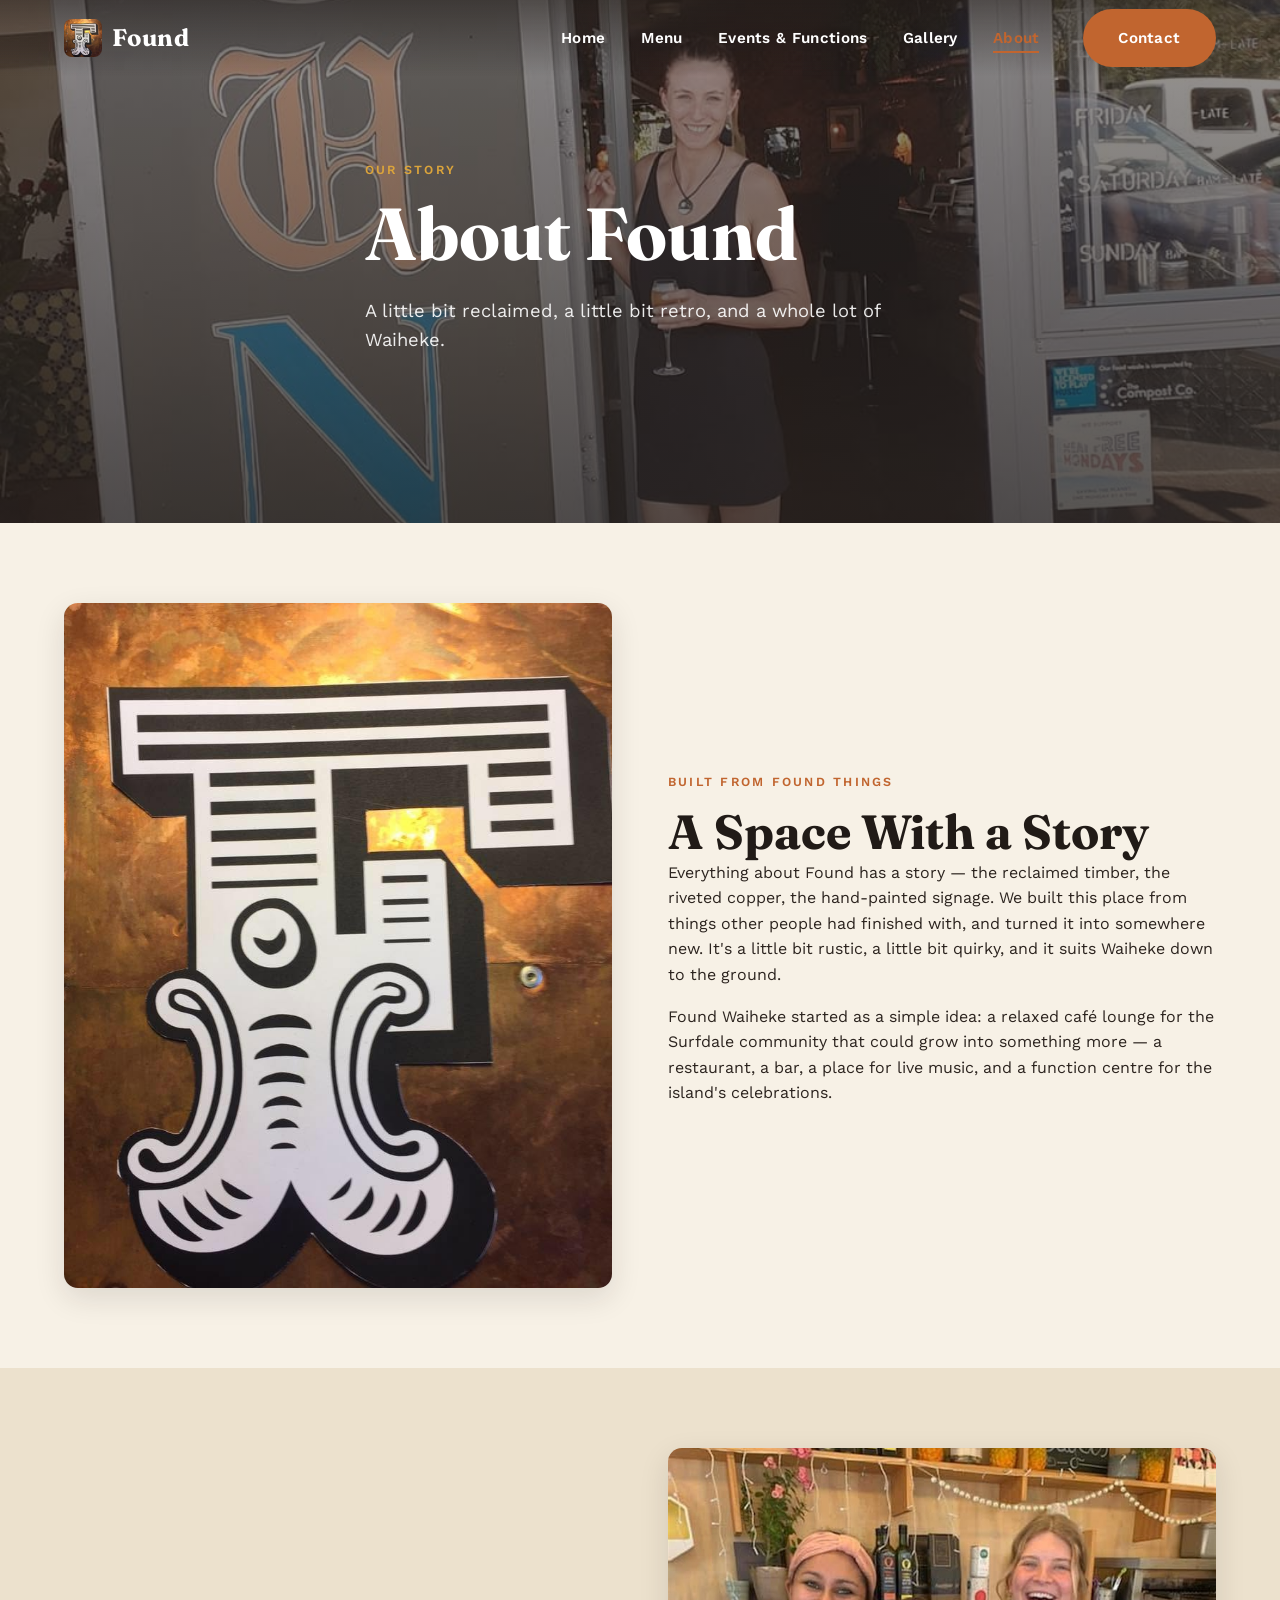
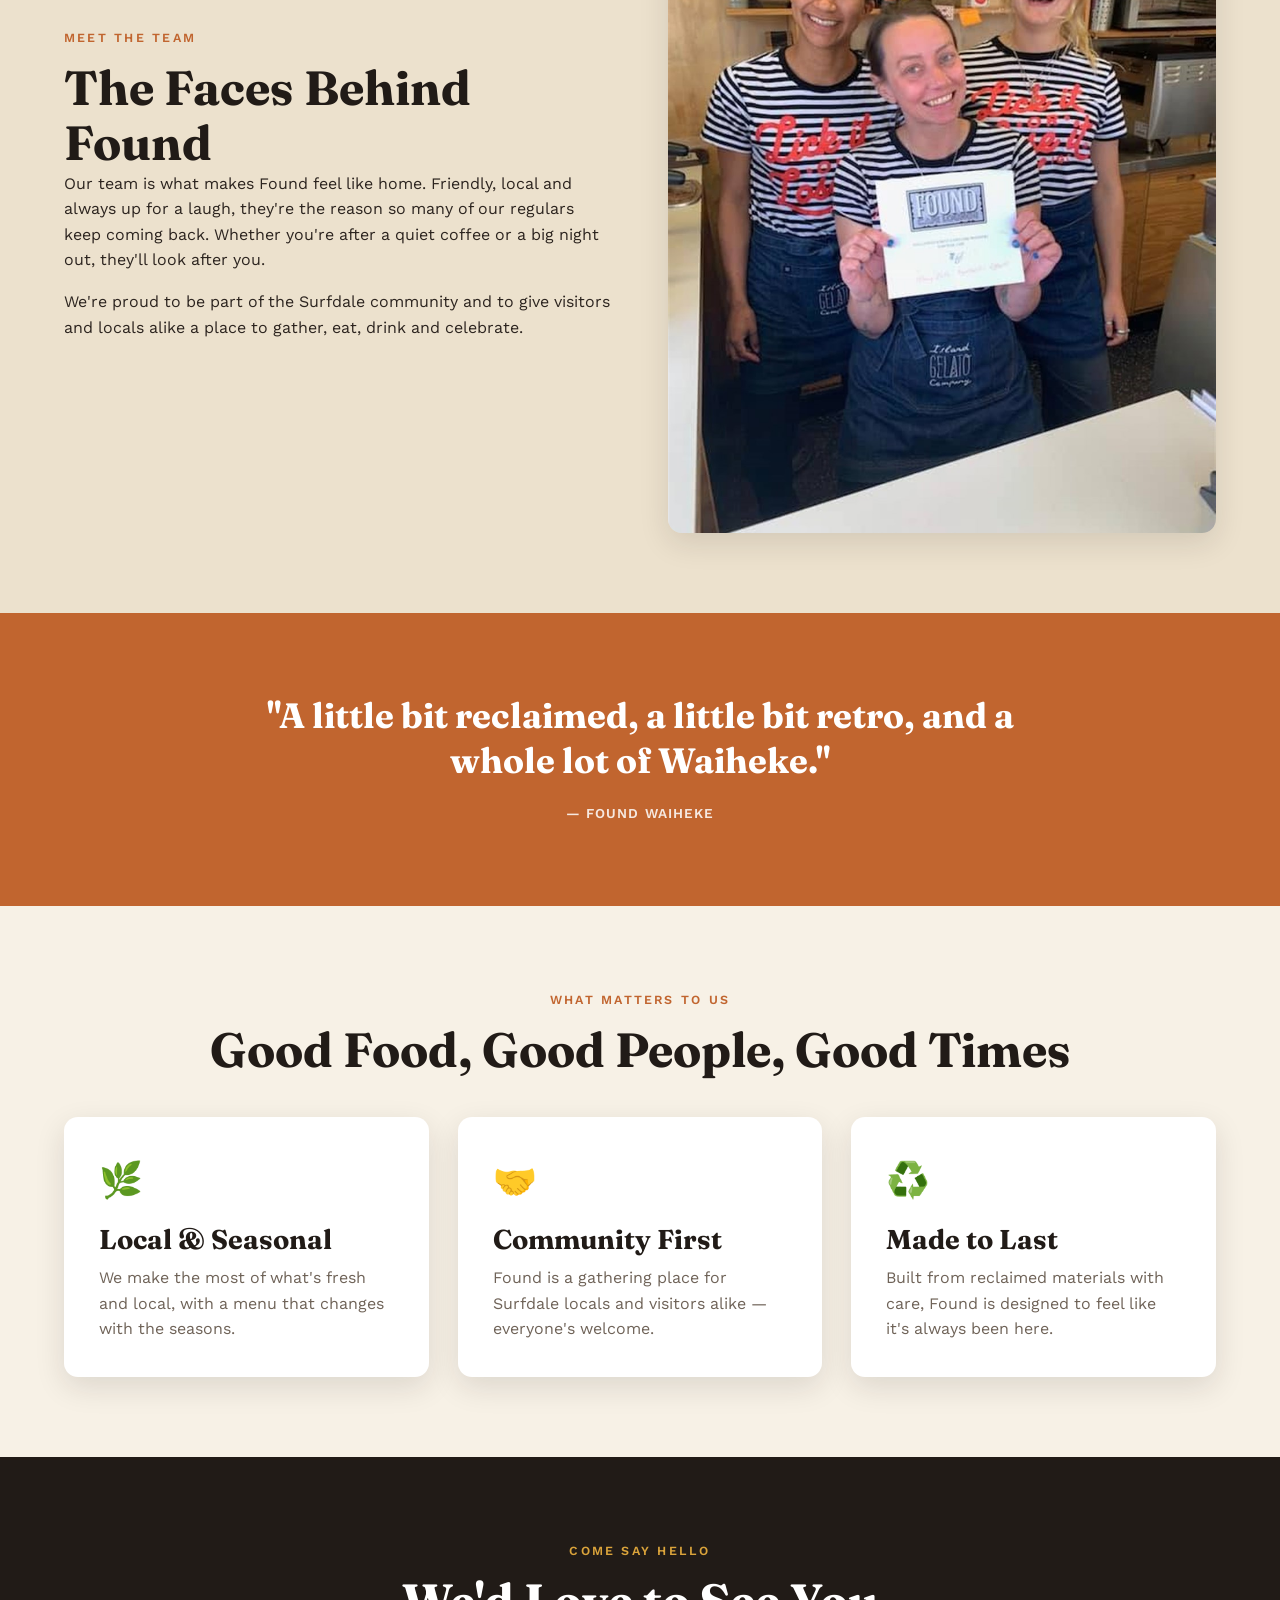
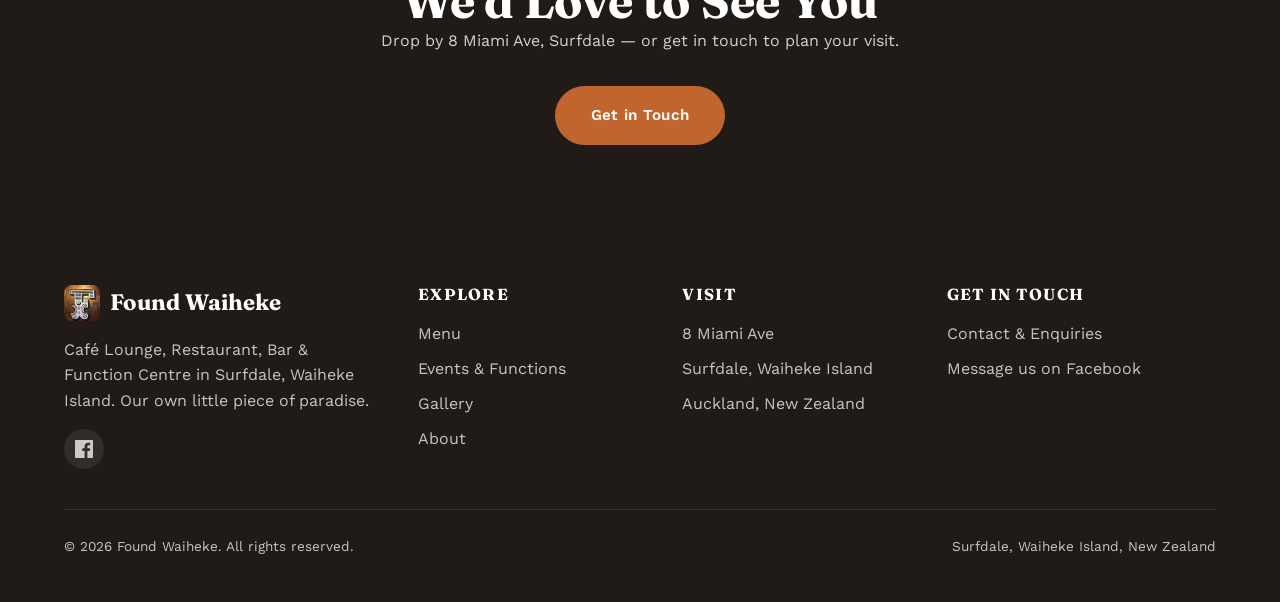
==== about.html @ 169d763d "Initial build of Found Waiheke website" ====
<!DOCTYPE html>
<html lang="en">
<head>
  <meta charset="UTF-8">
  <meta name="viewport" content="width=device-width, initial-scale=1.0">
  <title>About | Found Waiheke</title>
  <meta name="description" content="The story behind Found Waiheke - a café, restaurant, bar and function centre built from reclaimed materials in Surfdale, Waiheke Island.">
  <link rel="canonical" href="https://foundwaiheke.vercel.app/about.html">
  <link rel="stylesheet" href="css/style.css">
  <link rel="icon" type="image/jpeg" href="images/found-logo-copper.jpg">

  <link rel="preconnect" href="https://fonts.googleapis.com">
  <link rel="preconnect" href="https://fonts.gstatic.com" crossorigin>
  <link href="https://fonts.googleapis.com/css2?family=Fraunces:ital,wght@0,400;0,700;1,500&family=Work+Sans:wght@400;500;600;700&display=swap" rel="stylesheet">
</head>
<body>

  <!-- Navigation -->
  <nav class="nav nav--transparent" role="navigation" aria-label="Main navigation">
    <div class="nav__inner">
      <a href="index.html" class="nav__logo" aria-label="Found Waiheke - Home">
        <img src="images/found-logo-copper.jpg" alt="Found Waiheke logo">
        Found
      </a>
      <div class="nav__overlay"></div>
      <ul class="nav__links" role="list">
        <li><a href="index.html" class="nav__link">Home</a></li>
        <li><a href="menu.html" class="nav__link">Menu</a></li>
        <li><a href="events.html" class="nav__link">Events &amp; Functions</a></li>
        <li><a href="gallery.html" class="nav__link">Gallery</a></li>
        <li><a href="about.html" class="nav__link active">About</a></li>
        <li><a href="contact.html" class="nav__link btn btn--primary">Contact</a></li>
      </ul>
      <button class="nav__hamburger" aria-label="Toggle menu" aria-expanded="false">
        <span></span><span></span><span></span>
      </button>
    </div>
  </nav>

  <!-- Page Banner -->
  <section class="page-banner">
    <div class="hero__bg" style="background-image: url('images/found-exterior.jpg');"></div>
    <div class="hero__content">
      <span class="section-label">Our Story</span>
      <h1>About Found</h1>
      <p>A little bit reclaimed, a little bit retro, and a whole lot of Waiheke.</p>
    </div>
  </section>

  <!-- Story -->
  <section>
    <div class="container">
      <div class="split">
        <div class="split__image reveal">
          <img src="images/found-logo-copper.jpg" alt="The hand-crafted Found Waiheke logo on a riveted copper panel">
        </div>
        <div class="reveal">
          <span class="section-label">Built From Found Things</span>
          <h2>A Space With a Story</h2>
          <p>Everything about Found has a story — the reclaimed timber, the riveted copper, the hand-painted signage. We built this place from things other people had finished with, and turned it into somewhere new. It's a little bit rustic, a little bit quirky, and it suits Waiheke down to the ground.</p>
          <p>Found Waiheke started as a simple idea: a relaxed café lounge for the Surfdale community that could grow into something more — a restaurant, a bar, a place for live music, and a function centre for the island's celebrations.</p>
        </div>
      </div>
    </div>
  </section>

  <!-- Team -->
  <section style="background: var(--color-cream-dark);">
    <div class="container">
      <div class="split reverse">
        <div class="split__image reveal">
          <img src="images/found-team.jpg" alt="The Found Waiheke team">
        </div>
        <div class="reveal">
          <span class="section-label">Meet the Team</span>
          <h2>The Faces Behind Found</h2>
          <p>Our team is what makes Found feel like home. Friendly, local and always up for a laugh, they're the reason so many of our regulars keep coming back. Whether you're after a quiet coffee or a big night out, they'll look after you.</p>
          <p>We're proud to be part of the Surfdale community and to give visitors and locals alike a place to gather, eat, drink and celebrate.</p>
        </div>
      </div>
    </div>
  </section>

  <!-- Quote -->
  <section class="quote-band">
    <div class="container">
      <blockquote class="reveal">"A little bit reclaimed, a little bit retro, and a whole lot of Waiheke."</blockquote>
      <cite>— Found Waiheke</cite>
    </div>
  </section>

  <!-- Values -->
  <section>
    <div class="container">
      <div class="section-heading text-center reveal">
        <span class="section-label">What Matters to Us</span>
        <h2>Good Food, Good People, Good Times</h2>
      </div>
      <div class="grid grid--3">
        <div class="feature-card reveal">
          <span class="icon">🌿</span>
          <h3>Local &amp; Seasonal</h3>
          <p>We make the most of what's fresh and local, with a menu that changes with the seasons.</p>
        </div>
        <div class="feature-card reveal">
          <span class="icon">🤝</span>
          <h3>Community First</h3>
          <p>Found is a gathering place for Surfdale locals and visitors alike — everyone's welcome.</p>
        </div>
        <div class="feature-card reveal">
          <span class="icon">♻️</span>
          <h3>Made to Last</h3>
          <p>Built from reclaimed materials with care, Found is designed to feel like it's always been here.</p>
        </div>
      </div>
    </div>
  </section>

  <!-- CTA -->
  <section class="band">
    <div class="container reveal">
      <span class="section-label" style="color: var(--color-mustard);">Come Say Hello</span>
      <h2>We'd Love to See You</h2>
      <p style="color: rgba(255,255,255,0.8); max-width: 560px; margin: 0 auto 2rem;">Drop by 8 Miami Ave, Surfdale — or get in touch to plan your visit.</p>
      <a href="contact.html" class="btn btn--primary">Get in Touch</a>
    </div>
  </section>

  <!-- Footer -->
  <footer class="footer" role="contentinfo">
    <div class="container">
      <div class="footer__grid">
        <div>
          <a href="index.html" class="footer__logo">
            <img src="images/found-logo-copper.jpg" alt="Found Waiheke logo">
            Found Waiheke
          </a>
          <p>Café Lounge, Restaurant, Bar &amp; Function Centre in Surfdale, Waiheke Island. Our own little piece of paradise.</p>
          <div class="footer__social">
            <a href="https://www.facebook.com/foundwaiheke/" target="_blank" rel="noopener" aria-label="Facebook">
              <svg xmlns="http://www.w3.org/2000/svg" width="18" height="18" fill="currentColor" viewBox="0 0 24 24"><path d="M22.675 0h-21.35c-.732 0-1.325.593-1.325 1.325v21.351c0 .731.593 1.324 1.325 1.324h11.495v-9.294h-3.128v-3.622h3.128v-2.671c0-3.1 1.893-4.788 4.659-4.788 1.325 0 2.464.099 2.795.143v3.24l-1.918.001c-1.504 0-1.795.715-1.795 1.763v2.313h3.587l-.467 3.622h-3.12v9.293h6.116c.73 0 1.323-.593 1.323-1.325v-21.35c0-.732-.593-1.325-1.325-1.325z"/></svg>
            </a>
          </div>
        </div>
        <div>
          <h4>Explore</h4>
          <ul>
            <li><a href="menu.html">Menu</a></li>
            <li><a href="events.html">Events &amp; Functions</a></li>
            <li><a href="gallery.html">Gallery</a></li>
            <li><a href="about.html">About</a></li>
          </ul>
        </div>
        <div>
          <h4>Visit</h4>
          <ul>
            <li>8 Miami Ave</li>
            <li>Surfdale, Waiheke Island</li>
            <li>Auckland, New Zealand</li>
          </ul>
        </div>
        <div>
          <h4>Get in Touch</h4>
          <ul>
            <li><a href="contact.html">Contact &amp; Enquiries</a></li>
            <li><a href="https://www.facebook.com/foundwaiheke/" target="_blank" rel="noopener">Message us on Facebook</a></li>
          </ul>
        </div>
      </div>
      <div class="footer__bottom">
        <p>&copy; 2026 Found Waiheke. All rights reserved.</p>
        <p>Surfdale, Waiheke Island, New Zealand</p>
      </div>
    </div>
  </footer>

  <script src="js/main.js"></script>
</body>
</html>
---- css/style.css ----
/* ==========================================================================
   Found Waiheke — Café Lounge, Restaurant, Bar & Function Centre
   ========================================================================== */

:root {
  /* Colors */
  --color-dark: #211b17;        /* near-black, FOUND logo ink */
  --color-copper: #c1652f;      /* burnt copper accent */
  --color-mustard: #dba43b;     /* warm gold accent */
  --color-cream: #f7f1e6;       /* warm off-white background */
  --color-cream-dark: #ece1cd;  /* subtle panel background */
  --color-text: #2c241f;
  --color-text-light: #6f6358;
  --color-white: #ffffff;

  /* Fonts */
  --font-heading: 'Fraunces', Georgia, serif;
  --font-body: 'Work Sans', -apple-system, BlinkMacSystemFont, sans-serif;

  /* Layout */
  --nav-height: 76px;
  --radius: 14px;
  --shadow-md: 0 10px 30px rgba(33, 27, 23, 0.12);
  --shadow-lg: 0 20px 50px rgba(33, 27, 23, 0.18);
  --transition: 0.3s ease;
  --max-width: 1200px;
}

/* ==========================================================================
   Reset & base
   ========================================================================== */

* {
  margin: 0;
  padding: 0;
  box-sizing: border-box;
}

html {
  scroll-behavior: smooth;
}

body {
  font-family: var(--font-body);
  color: var(--color-text);
  background: var(--color-cream);
  line-height: 1.6;
  overflow-x: hidden;
}

img {
  max-width: 100%;
  display: block;
}

a {
  color: inherit;
  text-decoration: none;
}

ul {
  list-style: none;
}

h1, h2, h3, h4 {
  font-family: var(--font-heading);
  font-weight: 700;
  line-height: 1.15;
  color: var(--color-dark);
}

h1 { font-size: clamp(2.6rem, 6vw, 4.6rem); }
h2 { font-size: clamp(2rem, 4.2vw, 3rem); }
h3 { font-size: clamp(1.3rem, 2.4vw, 1.7rem); }

p { margin-bottom: 1rem; }

.container {
  max-width: var(--max-width);
  margin: 0 auto;
  padding: 0 24px;
}

section {
  padding: 80px 0;
}

.section-label {
  display: inline-block;
  font-family: var(--font-body);
  font-weight: 600;
  letter-spacing: 0.18em;
  text-transform: uppercase;
  font-size: 0.78rem;
  color: var(--color-copper);
  margin-bottom: 0.75rem;
}

.section-heading {
  margin-bottom: 2.5rem;
}

.section-heading p {
  max-width: 640px;
  color: var(--color-text-light);
  font-size: 1.05rem;
  margin-top: 0.75rem;
}

.text-center {
  text-align: center;
}

.text-center .section-heading p {
  margin-left: auto;
  margin-right: auto;
}

/* ==========================================================================
   Buttons
   ========================================================================== */

.btn {
  display: inline-flex;
  align-items: center;
  justify-content: center;
  gap: 0.5rem;
  padding: 0.95rem 2.1rem;
  border-radius: 999px;
  font-family: var(--font-body);
  font-weight: 600;
  font-size: 0.95rem;
  letter-spacing: 0.02em;
  border: 2px solid transparent;
  cursor: pointer;
  transition: var(--transition);
  white-space: nowrap;
}

.btn--primary {
  background: var(--color-copper);
  color: var(--color-white);
}

.btn--primary:hover {
  background: #a8531f;
  transform: translateY(-2px);
}

.btn--outline {
  background: transparent;
  border-color: var(--color-white);
  color: var(--color-white);
}

.btn--outline:hover {
  background: var(--color-white);
  color: var(--color-dark);
}

.btn--outline-dark {
  background: transparent;
  border-color: var(--color-dark);
  color: var(--color-dark);
}

.btn--outline-dark:hover {
  background: var(--color-dark);
  color: var(--color-white);
}

/* ==========================================================================
   Navigation
   ========================================================================== */

.nav {
  position: fixed;
  top: 0;
  left: 0;
  right: 0;
  height: var(--nav-height);
  z-index: 1000;
  display: flex;
  align-items: center;
  transition: background var(--transition), box-shadow var(--transition), padding var(--transition);
}

.nav--transparent {
  background: linear-gradient(to bottom, rgba(33,27,23,0.55), rgba(33,27,23,0));
  box-shadow: none;
}

.nav--solid {
  background: var(--color-cream);
  box-shadow: 0 4px 18px rgba(33, 27, 23, 0.08);
}

.nav__inner {
  width: 100%;
  max-width: var(--max-width);
  margin: 0 auto;
  padding: 0 24px;
  display: flex;
  align-items: center;
  justify-content: space-between;
}

.nav__logo {
  display: flex;
  align-items: center;
  gap: 0.6rem;
  font-family: var(--font-heading);
  font-weight: 700;
  font-size: 1.5rem;
  letter-spacing: 0.04em;
  color: var(--color-white);
  transition: color var(--transition);
}

.nav--solid .nav__logo {
  color: var(--color-dark);
}

.nav__logo img {
  height: 38px;
  width: 38px;
  object-fit: cover;
  border-radius: 8px;
}

.nav__logo span.tag {
  display: none;
}

.nav__links {
  display: flex;
  align-items: center;
  gap: 2.2rem;
}

.nav__links a {
  font-weight: 600;
  font-size: 0.95rem;
  letter-spacing: 0.02em;
  color: var(--color-white);
  position: relative;
  transition: color var(--transition);
}

.nav--solid .nav__links a {
  color: var(--color-dark);
}

.nav__links a::after {
  content: '';
  position: absolute;
  left: 0;
  bottom: -6px;
  width: 0;
  height: 2px;
  background: var(--color-copper);
  transition: width var(--transition);
}

.nav__links a:hover::after,
.nav__links a.active::after {
  width: 100%;
}

.nav__links .btn {
  margin-left: 0.5rem;
}

.nav--transparent .nav__links .btn--primary {
  background: var(--color-copper);
  color: var(--color-white);
}

.nav__hamburger {
  display: none;
  flex-direction: column;
  justify-content: center;
  gap: 5px;
  width: 30px;
  height: 24px;
  background: none;
  border: none;
  cursor: pointer;
  z-index: 1100;
}

.nav__hamburger span {
  display: block;
  height: 2px;
  width: 100%;
  background: var(--color-white);
  border-radius: 2px;
  transition: var(--transition);
}

.nav--solid .nav__hamburger span {
  background: var(--color-dark);
}

.nav__hamburger.open span {
  background: var(--color-dark);
}

.nav__hamburger.open span:nth-child(1) {
  transform: translateY(7px) rotate(45deg);
}

.nav__hamburger.open span:nth-child(2) {
  opacity: 0;
}

.nav__hamburger.open span:nth-child(3) {
  transform: translateY(-7px) rotate(-45deg);
}

.nav__overlay {
  position: fixed;
  inset: 0;
  background: rgba(33, 27, 23, 0.45);
  opacity: 0;
  pointer-events: none;
  transition: opacity var(--transition);
  z-index: 1050;
}

.nav__overlay.open {
  opacity: 1;
  pointer-events: auto;
}

/* ==========================================================================
   Hero
   ========================================================================== */

.hero {
  position: relative;
  min-height: 100vh;
  display: flex;
  align-items: center;
  color: var(--color-white);
  overflow: hidden;
}

.hero__bg {
  position: absolute;
  inset: 0;
  background-size: cover;
  background-position: center;
}

.hero__bg::after {
  content: '';
  position: absolute;
  inset: 0;
  background: linear-gradient(180deg, rgba(33,27,23,0.55) 0%, rgba(33,27,23,0.35) 45%, rgba(33,27,23,0.8) 100%);
}

.hero__content {
  position: relative;
  z-index: 2;
  max-width: var(--max-width);
  margin: 0 auto;
  padding: 0 24px;
  padding-top: var(--nav-height);
}

.hero__content .section-label {
  color: var(--color-mustard);
}

.hero__content h1 {
  color: var(--color-white);
  margin-bottom: 1.2rem;
  max-width: 14ch;
}

.hero__content p {
  font-size: 1.15rem;
  max-width: 46ch;
  color: rgba(255,255,255,0.9);
  margin-bottom: 2rem;
}

.hero__actions {
  display: flex;
  gap: 1rem;
  flex-wrap: wrap;
}

.hero--small {
  min-height: 56vh;
}

.hero--small .hero__content {
  padding-bottom: 60px;
}

/* ==========================================================================
   Page banner (for sub pages)
   ========================================================================== */

.page-banner {
  position: relative;
  min-height: 46vh;
  display: flex;
  align-items: flex-end;
  color: var(--color-white);
  overflow: hidden;
}

.page-banner .hero__bg::after {
  background: linear-gradient(180deg, rgba(33,27,23,0.45) 0%, rgba(33,27,23,0.75) 100%);
}

.page-banner .hero__content {
  padding-top: var(--nav-height);
  padding-bottom: 56px;
}

.page-banner h1 {
  color: var(--color-white);
}

.page-banner p {
  color: rgba(255,255,255,0.9);
  max-width: 50ch;
}

/* ==========================================================================
   Feature / service / menu cards
   ========================================================================== */

.grid {
  display: grid;
  gap: 1.8rem;
}

.grid--3 {
  grid-template-columns: repeat(3, 1fr);
}

.grid--2 {
  grid-template-columns: repeat(2, 1fr);
}

.feature-card,
.service-card {
  background: var(--color-white);
  border-radius: var(--radius);
  padding: 2.2rem;
  box-shadow: var(--shadow-md);
  transition: transform var(--transition), box-shadow var(--transition);
}

.feature-card:hover,
.service-card:hover {
  transform: translateY(-6px);
  box-shadow: var(--shadow-lg);
}

.feature-card .icon,
.service-card .icon {
  font-size: 2.2rem;
  margin-bottom: 1rem;
  display: inline-block;
}

.feature-card h3,
.service-card h3 {
  margin-bottom: 0.6rem;
}

.feature-card p,
.service-card p {
  color: var(--color-text-light);
  margin-bottom: 0;
}

.service-card.with-image {
  padding: 0;
  overflow: hidden;
}

.service-card.with-image img {
  height: 240px;
  width: 100%;
  object-fit: cover;
}

.service-card.with-image .service-card__body {
  padding: 1.8rem;
}

/* ==========================================================================
   Split sections (image + text)
   ========================================================================== */

.split {
  display: grid;
  grid-template-columns: 1fr 1fr;
  gap: 3.5rem;
  align-items: center;
}

.split__image {
  border-radius: var(--radius);
  overflow: hidden;
  box-shadow: var(--shadow-md);
}

.split__image img {
  width: 100%;
  height: 100%;
  object-fit: cover;
  aspect-ratio: 4/5;
}

.split.reverse .split__image {
  order: 2;
}

.tag-list {
  display: flex;
  flex-wrap: wrap;
  gap: 0.6rem;
  margin: 1.2rem 0 1.6rem;
}

.tag {
  display: inline-block;
  padding: 0.35rem 1rem;
  border-radius: 999px;
  background: var(--color-cream-dark);
  color: var(--color-dark);
  font-size: 0.85rem;
  font-weight: 600;
  letter-spacing: 0.02em;
}

/* ==========================================================================
   Stats / quote band
   ========================================================================== */

.band {
  background: var(--color-dark);
  color: var(--color-white);
  text-align: center;
}

.band h2 {
  color: var(--color-white);
}

.stats {
  display: grid;
  grid-template-columns: repeat(4, 1fr);
  gap: 2rem;
  text-align: center;
}

.stats__item .num {
  font-family: var(--font-heading);
  font-size: clamp(2.2rem, 4vw, 3rem);
  font-weight: 700;
  color: var(--color-mustard);
}

.stats__item .label {
  font-size: 0.9rem;
  letter-spacing: 0.08em;
  text-transform: uppercase;
  color: rgba(255,255,255,0.7);
  margin-top: 0.4rem;
}

.quote-band {
  background: var(--color-copper);
  color: var(--color-white);
  text-align: center;
}

.quote-band blockquote {
  font-family: var(--font-heading);
  font-size: clamp(1.4rem, 3vw, 2.2rem);
  font-weight: 700;
  max-width: 800px;
  margin: 0 auto 1rem;
  line-height: 1.3;
}

.quote-band cite {
  font-style: normal;
  font-weight: 600;
  letter-spacing: 0.08em;
  text-transform: uppercase;
  font-size: 0.85rem;
  color: rgba(255,255,255,0.85);
}

/* ==========================================================================
   Menu page
   ========================================================================== */

.menu-tabs {
  display: flex;
  flex-wrap: wrap;
  gap: 0.8rem;
  margin-bottom: 3rem;
}

.menu-tabs button {
  padding: 0.7rem 1.6rem;
  border-radius: 999px;
  border: 2px solid var(--color-cream-dark);
  background: var(--color-white);
  font-family: var(--font-body);
  font-weight: 600;
  cursor: pointer;
  transition: var(--transition);
}

.menu-tabs button.active,
.menu-tabs button:hover {
  border-color: var(--color-copper);
  background: var(--color-copper);
  color: var(--color-white);
}

.menu-section {
  margin-bottom: 3.5rem;
}

.menu-section h3 {
  border-bottom: 2px solid var(--color-cream-dark);
  padding-bottom: 0.8rem;
  margin-bottom: 1.4rem;
}

.menu-item {
  display: flex;
  justify-content: space-between;
  align-items: baseline;
  gap: 1rem;
  padding: 0.9rem 0;
  border-bottom: 1px dashed var(--color-cream-dark);
}

.menu-item:last-child {
  border-bottom: none;
}

.menu-item__name {
  font-weight: 700;
  color: var(--color-dark);
}

.menu-item__desc {
  display: block;
  font-weight: 400;
  font-size: 0.92rem;
  color: var(--color-text-light);
  margin-top: 0.2rem;
}

.menu-item__price {
  font-family: var(--font-heading);
  font-weight: 700;
  color: var(--color-copper);
  white-space: nowrap;
}

.menu-note {
  background: var(--color-cream-dark);
  border-radius: var(--radius);
  padding: 1.6rem 1.8rem;
  margin-top: 1rem;
}

/* ==========================================================================
   Gallery
   ========================================================================== */

.gallery-filter {
  display: flex;
  flex-wrap: wrap;
  gap: 0.7rem;
  margin-bottom: 2.5rem;
}

.gallery-filter button {
  padding: 0.6rem 1.4rem;
  border-radius: 999px;
  border: 2px solid var(--color-cream-dark);
  background: transparent;
  font-family: var(--font-body);
  font-weight: 600;
  cursor: pointer;
  transition: var(--transition);
  font-size: 0.9rem;
}

.gallery-filter button.active,
.gallery-filter button:hover {
  border-color: var(--color-copper);
  background: var(--color-copper);
  color: var(--color-white);
}

.gallery-grid {
  display: grid;
  grid-template-columns: repeat(3, 1fr);
  gap: 1.2rem;
}

.gallery-item {
  position: relative;
  border-radius: var(--radius);
  overflow: hidden;
  cursor: pointer;
  aspect-ratio: 1 / 1;
  box-shadow: var(--shadow-md);
}

.gallery-item img {
  width: 100%;
  height: 100%;
  object-fit: cover;
  transition: transform 0.5s ease;
}

.gallery-item:hover img {
  transform: scale(1.06);
}

.gallery-item.hidden {
  display: none;
}

/* Lightbox */

.gallery-full {
  position: fixed;
  inset: 0;
  background: rgba(20, 16, 13, 0.92);
  display: flex;
  align-items: center;
  justify-content: center;
  z-index: 2000;
  opacity: 0;
  pointer-events: none;
  transition: opacity var(--transition);
}

.gallery-full.open {
  opacity: 1;
  pointer-events: auto;
}

.gallery-full img {
  max-width: 90vw;
  max-height: 84vh;
  border-radius: 8px;
  box-shadow: var(--shadow-lg);
}

.gallery-full__close,
.gallery-full__prev,
.gallery-full__next {
  position: absolute;
  background: rgba(255,255,255,0.12);
  border: none;
  color: var(--color-white);
  width: 48px;
  height: 48px;
  border-radius: 50%;
  font-size: 1.4rem;
  cursor: pointer;
  display: flex;
  align-items: center;
  justify-content: center;
  transition: background var(--transition);
}

.gallery-full__close:hover,
.gallery-full__prev:hover,
.gallery-full__next:hover {
  background: rgba(255,255,255,0.25);
}

.gallery-full__close {
  top: 24px;
  right: 24px;
}

.gallery-full__prev {
  left: 24px;
  top: 50%;
  transform: translateY(-50%);
}

.gallery-full__next {
  right: 24px;
  top: 50%;
  transform: translateY(-50%);
}

/* ==========================================================================
   Contact page
   ========================================================================== */

.contact-layout {
  display: grid;
  grid-template-columns: 1.1fr 1.4fr;
  gap: 3rem;
  align-items: start;
}

.contact-info {
  background: var(--color-dark);
  color: var(--color-white);
  border-radius: var(--radius);
  padding: 2.5rem;
  position: sticky;
  top: calc(var(--nav-height) + 24px);
}

.contact-info h3 {
  color: var(--color-white);
  margin-bottom: 1.5rem;
}

.contact-info__item {
  display: flex;
  gap: 1rem;
  margin-bottom: 1.4rem;
  align-items: flex-start;
}

.contact-info__item .icon {
  font-size: 1.3rem;
  color: var(--color-mustard);
}

.contact-info__item strong {
  display: block;
  margin-bottom: 0.2rem;
}

.contact-info__item span,
.contact-info__item a {
  color: rgba(255,255,255,0.78);
  font-size: 0.95rem;
}

.contact-info hr {
  border: none;
  border-top: 1px solid rgba(255,255,255,0.15);
  margin: 1.6rem 0;
}

.social-row {
  display: flex;
  gap: 0.8rem;
}

.social-row a {
  width: 42px;
  height: 42px;
  border-radius: 50%;
  background: rgba(255,255,255,0.1);
  display: flex;
  align-items: center;
  justify-content: center;
  transition: background var(--transition);
  font-size: 1.1rem;
}

.social-row a:hover {
  background: var(--color-copper);
}

.contact-form {
  background: var(--color-white);
  border-radius: var(--radius);
  padding: 2.5rem;
  box-shadow: var(--shadow-md);
}

.form-row {
  display: grid;
  grid-template-columns: 1fr 1fr;
  gap: 1.2rem;
}

.form-group {
  margin-bottom: 1.2rem;
}

.form-group label {
  display: block;
  font-weight: 600;
  margin-bottom: 0.4rem;
  font-size: 0.9rem;
}

.form-group input,
.form-group select,
.form-group textarea {
  width: 100%;
  padding: 0.85rem 1rem;
  border: 2px solid var(--color-cream-dark);
  border-radius: 8px;
  font-family: var(--font-body);
  font-size: 1rem;
  background: var(--color-cream);
  transition: border-color var(--transition);
}

.form-group input:focus,
.form-group select:focus,
.form-group textarea:focus {
  outline: none;
  border-color: var(--color-copper);
}

.form-group textarea {
  resize: vertical;
  min-height: 140px;
}

.form-status {
  margin-top: 1rem;
  font-weight: 600;
}

.form-status.success { color: #3a7d44; }
.form-status.error { color: #b3402a; }

.map-frame {
  border-radius: var(--radius);
  overflow: hidden;
  box-shadow: var(--shadow-md);
  margin-top: 2rem;
}

.map-frame iframe {
  width: 100%;
  height: 360px;
  border: 0;
  display: block;
}

/* ==========================================================================
   FAQ accordion
   ========================================================================== */

.faq-item {
  border-bottom: 1px solid var(--color-cream-dark);
  padding: 1.4rem 0;
}

.faq-item__q {
  display: flex;
  justify-content: space-between;
  align-items: center;
  cursor: pointer;
  font-family: var(--font-heading);
  font-weight: 700;
  font-size: 1.1rem;
}

.faq-item__q .plus {
  font-size: 1.6rem;
  color: var(--color-copper);
  transition: transform var(--transition);
  line-height: 1;
}

.faq-item.open .faq-item__q .plus {
  transform: rotate(45deg);
}

.faq-item__a {
  max-height: 0;
  overflow: hidden;
  transition: max-height var(--transition);
  color: var(--color-text-light);
}

.faq-item.open .faq-item__a {
  max-height: 240px;
}

.faq-item__a p {
  padding-top: 0.9rem;
}

/* ==========================================================================
   Footer
   ========================================================================== */

.footer {
  background: var(--color-dark);
  color: rgba(255,255,255,0.75);
  padding: 60px 0 28px;
}

.footer__grid {
  display: grid;
  grid-template-columns: 1.4fr 1fr 1fr 1.2fr;
  gap: 2.5rem;
  margin-bottom: 2.5rem;
}

.footer__logo {
  display: flex;
  align-items: center;
  gap: 0.6rem;
  font-family: var(--font-heading);
  font-size: 1.4rem;
  font-weight: 700;
  color: var(--color-white);
  margin-bottom: 1rem;
}

.footer__logo img {
  height: 36px;
  width: 36px;
  border-radius: 8px;
  object-fit: cover;
}

.footer h4 {
  color: var(--color-white);
  font-size: 1rem;
  letter-spacing: 0.08em;
  text-transform: uppercase;
  margin-bottom: 1.1rem;
}

.footer ul li {
  margin-bottom: 0.6rem;
}

.footer ul li a {
  transition: color var(--transition);
}

.footer ul li a:hover {
  color: var(--color-mustard);
}

.footer__social {
  display: flex;
  gap: 0.7rem;
  margin-top: 1rem;
}

.footer__social a {
  width: 40px;
  height: 40px;
  border-radius: 50%;
  background: rgba(255,255,255,0.08);
  display: flex;
  align-items: center;
  justify-content: center;
  transition: background var(--transition);
}

.footer__social a:hover {
  background: var(--color-copper);
}

.footer__bottom {
  border-top: 1px solid rgba(255,255,255,0.1);
  padding-top: 1.6rem;
  display: flex;
  justify-content: space-between;
  flex-wrap: wrap;
  gap: 1rem;
  font-size: 0.85rem;
}

/* ==========================================================================
   Scroll reveal
   ========================================================================== */

.reveal {
  opacity: 0;
  transform: translateY(28px);
  transition: opacity 0.7s ease, transform 0.7s ease;
}

.reveal.visible {
  opacity: 1;
  transform: translateY(0);
}

/* ==========================================================================
   Responsive
   ========================================================================== */

@media (max-width: 1100px) {
  .grid--3 {
    grid-template-columns: repeat(2, 1fr);
  }

  .stats {
    grid-template-columns: repeat(2, 1fr);
    gap: 2.5rem;
  }

  .footer__grid {
    grid-template-columns: 1fr 1fr;
    gap: 2.5rem 1.5rem;
  }

  .split {
    grid-template-columns: 1fr;
    gap: 2.5rem;
  }

  .split.reverse .split__image {
    order: 0;
  }

  .contact-layout {
    grid-template-columns: 1fr;
  }

  .contact-info {
    position: static;
  }
}

@media (max-width: 768px) {
  .nav__links {
    position: fixed;
    top: 0;
    right: -100%;
    height: 100vh;
    width: min(320px, 80%);
    background: var(--color-cream);
    flex-direction: column;
    justify-content: center;
    align-items: flex-start;
    padding: 0 2.5rem;
    gap: 1.8rem;
    transition: right var(--transition);
    z-index: 1100;
    box-shadow: var(--shadow-lg);
  }

  .nav__links.open {
    right: 0;
  }

  .nav__links a {
    color: var(--color-dark);
    font-size: 1.15rem;
  }

  .nav__links a::after {
    display: none;
  }

  .nav__links .btn {
    margin-left: 0;
    margin-top: 0.5rem;
  }

  .nav__hamburger {
    display: flex;
  }

  .grid--3,
  .grid--2 {
    grid-template-columns: 1fr;
  }

  .gallery-grid {
    grid-template-columns: repeat(2, 1fr);
  }

  section {
    padding: 56px 0;
  }

  .form-row {
    grid-template-columns: 1fr;
  }

  .stats {
    grid-template-columns: 1fr 1fr;
  }

  .footer__grid {
    grid-template-columns: 1fr;
  }

  .footer__bottom {
    flex-direction: column;
    text-align: center;
  }
}

@media (max-width: 480px) {
  .gallery-grid {
    grid-template-columns: 1fr;
  }

  .hero__actions {
    flex-direction: column;
    align-items: stretch;
  }

  .hero__actions .btn {
    width: 100%;
  }

  .stats {
    grid-template-columns: 1fr;
  }
}
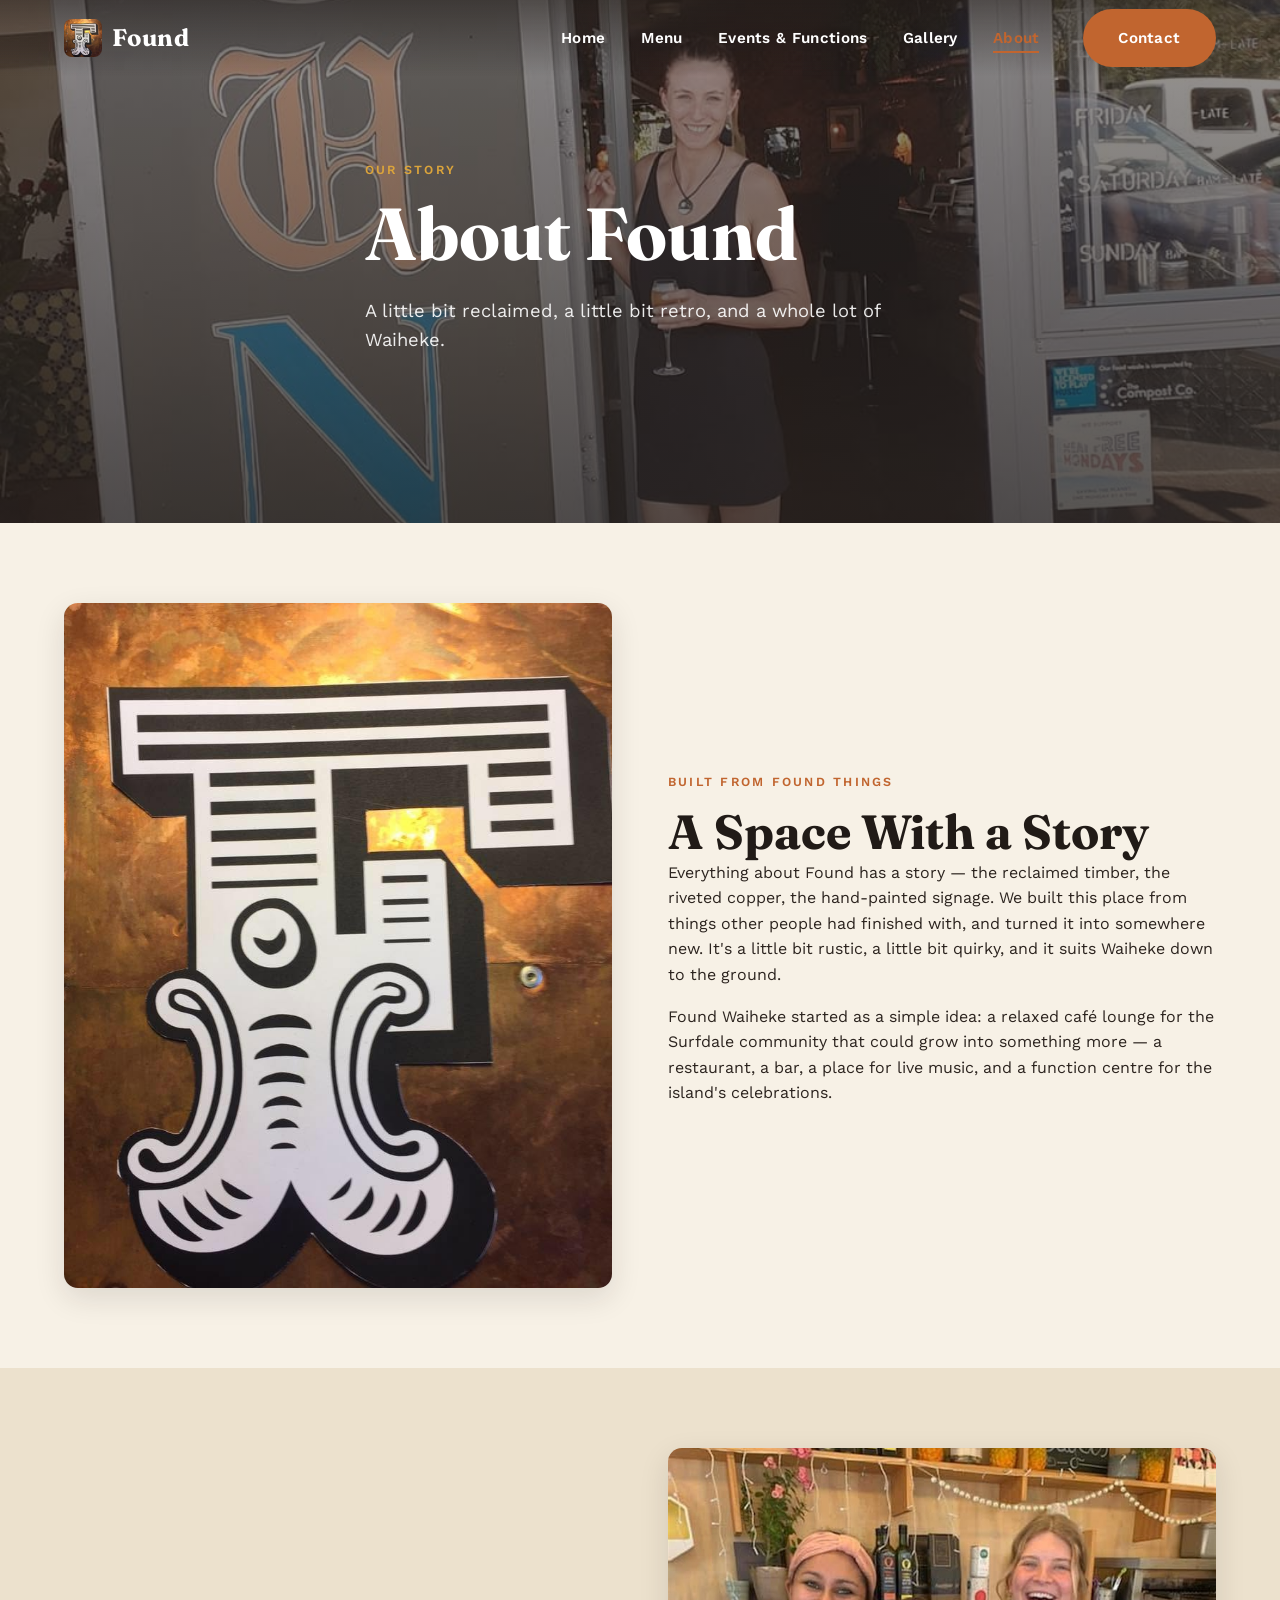
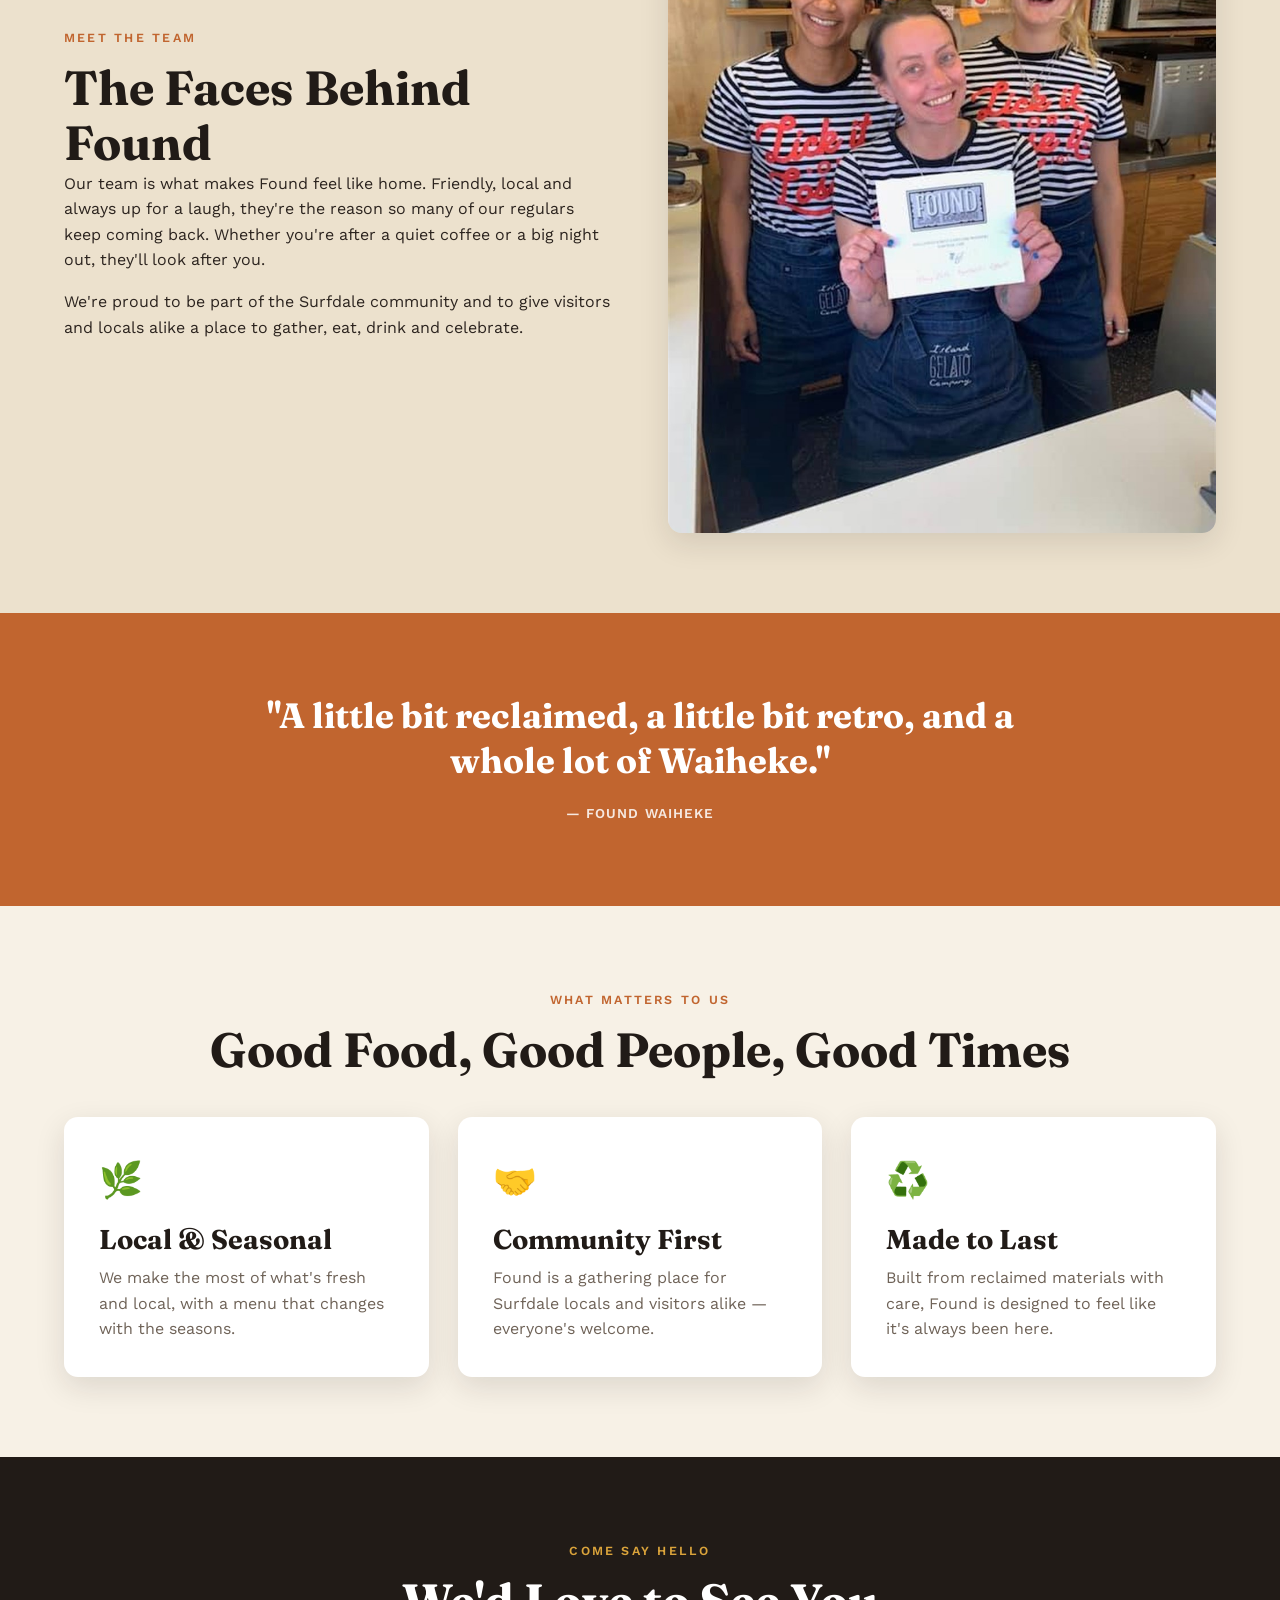
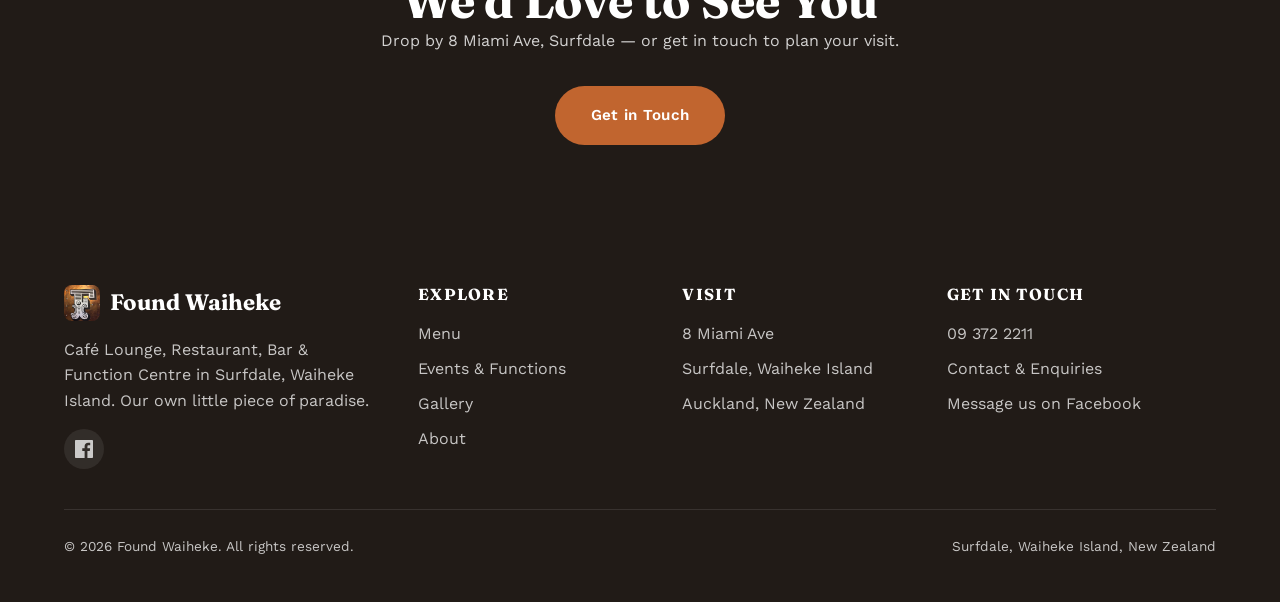
==== commit 0ca922d6: "Add phone number, FAQ section and LocalBusiness schema markup" ====
--- a/about.html
+++ b/about.html
@@ -162,6 +162,7 @@
         <div>
           <h4>Get in Touch</h4>
           <ul>
+            <li><a href="tel:+6493722211">09 372 2211</a></li>
             <li><a href="contact.html">Contact &amp; Enquiries</a></li>
             <li><a href="https://www.facebook.com/foundwaiheke/" target="_blank" rel="noopener">Message us on Facebook</a></li>
           </ul>
